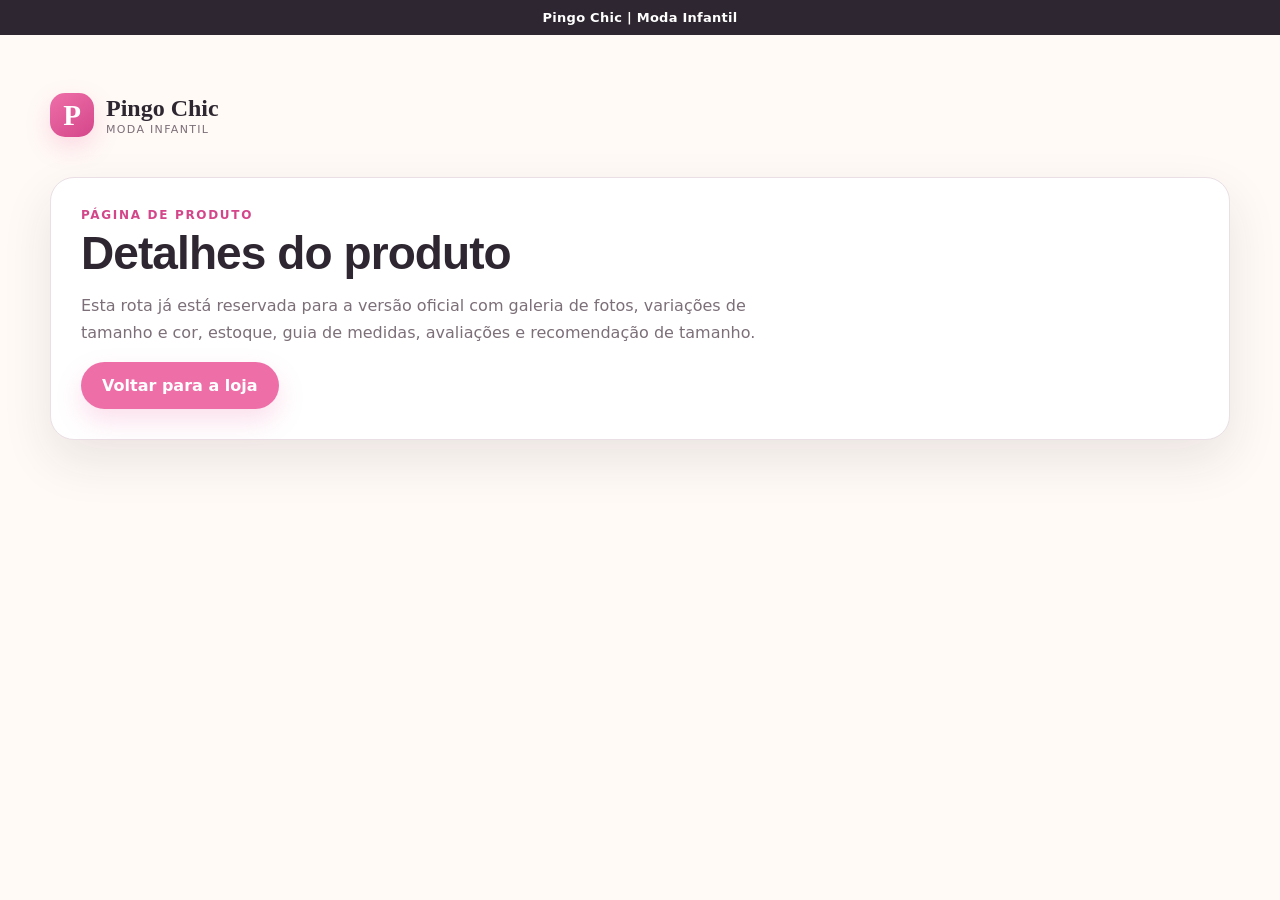
==== produto.html @ 87b2028e "feat: add product route placeholder" ====
<!doctype html><html lang="pt-BR"><head><meta charset="utf-8"><meta name="viewport" content="width=device-width,initial-scale=1"><title>Produto | Pingo Chic</title><link rel="stylesheet" href="assets/css/app.css"><link rel="stylesheet" href="assets/css/responsive.css"></head><body><div class="announcement">Pingo Chic | Moda Infantil</div><main class="shell section-block"><a class="brand" href="index.html"><span class="brand-mark">P</span><span class="brand-copy"><strong>Pingo Chic</strong><small>Moda Infantil</small></span></a><section style="margin-top:40px;background:#fff;border:1px solid var(--line);border-radius:24px;padding:30px;box-shadow:var(--shadow)"><span class="eyebrow">Página de produto</span><h1 style="font-size:46px">Detalhes do produto</h1><p style="color:var(--muted);line-height:1.7;max-width:720px">Esta rota já está reservada para a versão oficial com galeria de fotos, variações de tamanho e cor, estoque, guia de medidas, avaliações e recomendação de tamanho.</p><a class="btn primary" href="index.html">Voltar para a loja</a></section></main></body></html>
---- assets/css/app.css ----
:root{
  --bg:#fffaf6;
  --surface:#ffffff;
  --text:#2e2630;
  --muted:#7c6f78;
  --line:#eadfe5;
  --pink:#ee6fa8;
  --pink-deep:#d4468a;
  --pink-soft:#fcebf3;
  --blue:#3e86b0;
  --blue-deep:#28638a;
  --blue-soft:#e8f2f7;
  --teal:#2fada4;
  --cream:#fff4df;
  --shadow:0 20px 50px rgba(63,42,54,.10);
  --radius-xl:32px;
  --radius-lg:24px;
  --radius-md:18px;
  --shell:min(1180px, calc(100% - 32px));
}
*{box-sizing:border-box}
html{scroll-behavior:smooth}
body{margin:0;background:var(--bg);color:var(--text);font-family:Inter,system-ui,sans-serif}
button,input{font:inherit}
button{cursor:pointer}
a{color:inherit;text-decoration:none}
img{max-width:100%;display:block}
.shell{width:var(--shell);margin-inline:auto}
.announcement{background:var(--text);color:#fff;text-align:center;padding:10px 16px;font-size:13px;font-weight:700;letter-spacing:.02em}
.site-header{position:sticky;top:0;z-index:40;background:rgba(255,250,246,.94);backdrop-filter:blur(16px);border-bottom:1px solid rgba(234,223,229,.85)}
.header-grid{display:grid;grid-template-columns:auto 1fr auto;gap:28px;align-items:center;padding:18px 0}
.brand{display:inline-flex;gap:12px;align-items:center;min-width:max-content}
.brand-mark{width:44px;height:44px;border-radius:15px;display:grid;place-items:center;background:linear-gradient(145deg,var(--pink),var(--pink-deep));color:white;font:700 29px/1 "Baloo 2";box-shadow:0 10px 24px rgba(238,111,168,.24)}
.brand-copy{display:grid;line-height:1}
.brand-copy strong{font:700 24px/1 "Baloo 2"}
.brand-copy small{margin-top:4px;color:var(--muted);font-size:11px;letter-spacing:.12em;text-transform:uppercase}
.search{display:flex;align-items:center;background:#fff;border:1px solid var(--line);border-radius:999px;box-shadow:0 7px 20px rgba(40,30,36,.04);overflow:hidden}
.search input{width:100%;border:0;outline:0;background:transparent;padding:13px 18px;color:var(--text)}
.search button{border:0;background:transparent;padding:10px 18px;font-size:24px;color:var(--pink-deep)}
.quick-actions{display:flex;gap:8px;align-items:center}
.icon-button,.cart-button{border:1px solid var(--line);background:#fff;border-radius:999px;padding:11px 14px;color:var(--text);font-weight:700}
.cart-button{background:var(--pink);border-color:var(--pink);color:#fff}
.cart-button span{display:inline-grid;place-items:center;min-width:22px;height:22px;margin-left:6px;padding:0 6px;border-radius:999px;background:#fff;color:var(--pink-deep);font-size:12px}
.category-bar{border-top:1px solid rgba(234,223,229,.7)}
.categories{display:flex;justify-content:center;gap:6px;padding:9px 0;overflow:auto}
.category{border:0;background:transparent;border-radius:999px;padding:9px 15px;color:var(--muted);font-weight:700;white-space:nowrap}
.category:hover,.category.active{background:#fff;color:var(--pink-deep);box-shadow:0 4px 14px rgba(63,42,54,.06)}
.category.sale{color:var(--pink-deep)}
.hero{display:grid;grid-template-columns:1.05fr .95fr;gap:28px;align-items:center;padding:54px 0 22px}
.hero-copy{padding:26px 4px}
.eyebrow{display:block;color:var(--pink-deep);font-size:12px;font-weight:800;text-transform:uppercase;letter-spacing:.14em;margin-bottom:9px}
h1,h2{font-family:"Baloo 2",sans-serif;margin:0;letter-spacing:-.02em}
h1{font-size:clamp(42px,6vw,72px);line-height:.97;max-width:760px}
h2{font-size:clamp(30px,4vw,44px);line-height:1.05}
.hero-copy p{max-width:680px;color:var(--muted);font-size:17px;line-height:1.7;margin:22px 0}
.hero-actions{display:flex;gap:12px;flex-wrap:wrap}
.btn{display:inline-flex;align-items:center;justify-content:center;border-radius:999px;padding:13px 20px;border:1px solid transparent;font-weight:800}
.btn.primary{background:var(--pink);color:#fff;box-shadow:0 12px 26px rgba(238,111,168,.22)}
.btn.primary:hover{background:var(--pink-deep)}
.btn.secondary{background:#fff;border-color:var(--line);color:var(--text)}
.btn.full{width:100%}
.benefit-row{display:flex;gap:18px;flex-wrap:wrap;color:var(--muted);font-size:13px;margin-top:25px}
.hero-art{position:relative;min-height:490px;border-radius:var(--radius-xl);overflow:hidden;background:linear-gradient(145deg,#ffdce9,#fff1cb);box-shadow:var(--shadow)}
.hero-photo-placeholder{position:absolute;inset:26px;display:grid;place-content:center;text-align:center;border:2px dashed rgba(212,70,138,.24);border-radius:26px;color:var(--pink-deep);font-family:"Baloo 2";font-size:28px;background:rgba(255,255,255,.24)}
.hero-photo-placeholder small{font-family:Inter;font-size:12px;margin-top:6px;color:var(--muted)}
.hero-bubble{position:absolute;border-radius:50%;filter:blur(1px);opacity:.7}.bubble-a{width:160px;height:160px;background:#fff;right:-20px;top:-30px}.bubble-b{width:120px;height:120px;background:#ffc5dc;left:-35px;bottom:-20px}
.section-block{padding:58px 0 12px}
.section-heading{display:flex;align-items:end;justify-content:space-between;gap:20px;margin-bottom:22px}
.world-grid{display:grid;grid-template-columns:1fr 1fr;gap:20px}
.world-card{min-height:250px;border:0;border-radius:var(--radius-lg);padding:30px;text-align:left;display:grid;align-content:end;box-shadow:var(--shadow);transition:transform .18s ease}
.world-card:hover{transform:translateY(-4px)}
.world-card span{font-size:12px;text-transform:uppercase;letter-spacing:.12em;font-weight:800;margin-bottom:8px}
.world-card strong{max-width:500px;font:700 clamp(26px,4vw,39px)/1.05 "Baloo 2"}
.world-card small{margin-top:12px;font-weight:800}
.world-girl{background:linear-gradient(140deg,var(--pink-soft),#ffd7e8);color:#8d315f}
.world-boy{background:linear-gradient(140deg,var(--blue-soft),#d7ecf6);color:#245978}
.text-link{border:0;background:transparent;color:var(--pink-deep);font-weight:800}
.product-grid{display:grid;grid-template-columns:repeat(4,1fr);gap:18px}
.product-card{background:#fff;border:1px solid var(--line);border-radius:22px;overflow:hidden;box-shadow:0 12px 30px rgba(63,42,54,.06);transition:transform .18s ease,box-shadow .18s ease}
.product-card:hover{transform:translateY(-4px);box-shadow:var(--shadow)}
.product-media{aspect-ratio:4/5;background:linear-gradient(145deg,#fff0f6,#f8f2ec);position:relative;display:grid;place-items:center;color:var(--muted);font-size:14px}
.product-media .placeholder-icon{font-size:58px}
.badge{position:absolute;left:12px;top:12px;background:#fff;border-radius:999px;padding:7px 10px;font-size:11px;font-weight:800;box-shadow:0 5px 14px rgba(0,0,0,.07)}
.product-content{padding:16px}
.product-category{font-size:11px;color:var(--muted);text-transform:uppercase;letter-spacing:.09em;font-weight:800}
.product-name{font:700 20px/1.15 "Baloo 2";margin:7px 0 10px}
.price-row{display:flex;align-items:baseline;gap:8px}.price-row strong{font-size:18px}.price-row s{font-size:12px;color:#a999a3}
.installments{color:var(--muted);font-size:12px;margin:5px 0 13px}
.product-actions{display:flex;gap:8px}.product-actions .btn{padding:10px 14px;flex:1}.favorite-button{width:42px;border-radius:999px;border:1px solid var(--line);background:#fff;font-size:20px}
.empty-state{padding:50px;text-align:center;background:#fff;border:1px dashed var(--line);border-radius:20px;color:var(--muted)}
.hidden{display:none!important}
.feature-strip{display:grid;grid-template-columns:repeat(4,1fr);gap:12px;margin-top:76px;background:#fff;border:1px solid var(--line);border-radius:24px;padding:16px;box-shadow:0 12px 36px rgba(63,42,54,.05)}
.feature-strip article{display:flex;gap:12px;align-items:center;padding:14px}.feature-strip article>span{font-size:26px}.feature-strip article div{display:grid}.feature-strip small{color:var(--muted);margin-top:3px}
.newsletter{margin-top:38px;margin-bottom:70px;background:linear-gradient(135deg,var(--pink-soft),#fff1da);border-radius:30px;padding:36px;display:grid;grid-template-columns:1fr auto;gap:30px;align-items:center}
.newsletter p{color:var(--muted);margin-bottom:0}.newsletter form{display:flex;gap:10px}.newsletter input{min-width:300px;border:1px solid var(--line);border-radius:999px;padding:13px 17px;outline:0}
.site-footer{background:#332b31;color:#f9f2f5;padding:48px 0 18px}.footer-grid{display:grid;grid-template-columns:1.5fr 1fr 1fr 1fr;gap:36px}.footer-grid>div{display:grid;align-content:start;gap:10px}.footer-grid p,.footer-grid a{color:#d9cbd2;font-size:13px;line-height:1.6;margin:0}.footer-brand{margin-bottom:8px}.footer-brand .brand-copy small{color:#d9cbd2}.footer-bottom{border-top:1px solid rgba(255,255,255,.12);margin-top:34px;padding-top:18px;color:#bbaeb4;font-size:12px}
.cart-drawer{position:fixed;z-index:70;right:0;top:0;width:min(420px,100%);height:100vh;background:#fff;transform:translateX(105%);transition:transform .24s ease;box-shadow:-20px 0 60px rgba(0,0,0,.16);display:grid;grid-template-rows:auto 1fr auto}.cart-drawer.open{transform:translateX(0)}
.drawer-head,.drawer-footer{padding:20px;border-bottom:1px solid var(--line)}.drawer-head{display:flex;justify-content:space-between;align-items:center}.drawer-footer{border-bottom:0;border-top:1px solid var(--line)}.drawer-close{border:0;background:transparent;font-size:32px}.drawer-body{overflow:auto;padding:18px}.cart-line{display:grid;grid-template-columns:64px 1fr auto;gap:12px;align-items:center;padding:12px 0;border-bottom:1px solid var(--line)}.cart-thumb{width:64px;height:74px;border-radius:14px;background:var(--pink-soft);display:grid;place-items:center;font-size:28px}.cart-line small{color:var(--muted)}.cart-remove{border:0;background:transparent;color:var(--pink-deep);font-weight:800}.cart-total{display:flex;justify-content:space-between;font-size:18px;margin-bottom:14px}
.scrim{position:fixed;z-index:60;inset:0;background:rgba(31,24,29,.45);opacity:0;visibility:hidden;transition:.2s}.scrim.show{opacity:1;visibility:visible}
.toast{position:fixed;z-index:90;left:50%;bottom:24px;transform:translate(-50%,20px);opacity:0;background:#332b31;color:#fff;border-radius:999px;padding:12px 18px;font-weight:700;transition:.2s}.toast.show{opacity:1;transform:translate(-50%,0)}
---- assets/css/responsive.css ----
@media (max-width: 980px){
  .header-grid{grid-template-columns:1fr auto;gap:14px}.search{grid-column:1/-1;grid-row:2}.hero{grid-template-columns:1fr}.hero-art{min-height:380px}.product-grid{grid-template-columns:repeat(2,1fr)}.feature-strip{grid-template-columns:repeat(2,1fr)}.newsletter{grid-template-columns:1fr}.footer-grid{grid-template-columns:repeat(2,1fr)}
}
@media (max-width: 640px){
  :root{--shell:min(100% - 22px,1180px)}
  .announcement{font-size:11px}.header-grid{padding:12px 0}.brand-copy strong{font-size:21px}.brand-mark{width:39px;height:39px}.quick-actions .icon-button:first-child{display:none}.icon-button,.cart-button{padding:9px 11px;font-size:12px}.categories{justify-content:flex-start}.hero{padding-top:28px}.hero-copy{padding:12px 0}h1{font-size:43px}.hero-copy p{font-size:15px}.hero-actions .btn{width:100%}.benefit-row{display:grid;gap:8px}.hero-art{min-height:300px}.hero-photo-placeholder{inset:16px}.section-block{padding-top:42px}.world-grid{grid-template-columns:1fr}.world-card{min-height:210px;padding:24px}.product-grid{gap:11px}.product-card{border-radius:17px}.product-content{padding:12px}.product-name{font-size:17px}.product-actions{display:grid}.product-actions .btn{font-size:12px}.favorite-button{display:none}.feature-strip{grid-template-columns:1fr;margin-top:52px}.newsletter{padding:26px 20px;margin-bottom:48px}.newsletter form{display:grid}.newsletter input{min-width:0;width:100%}.footer-grid{grid-template-columns:1fr;gap:28px}.cart-drawer{width:100%}
}
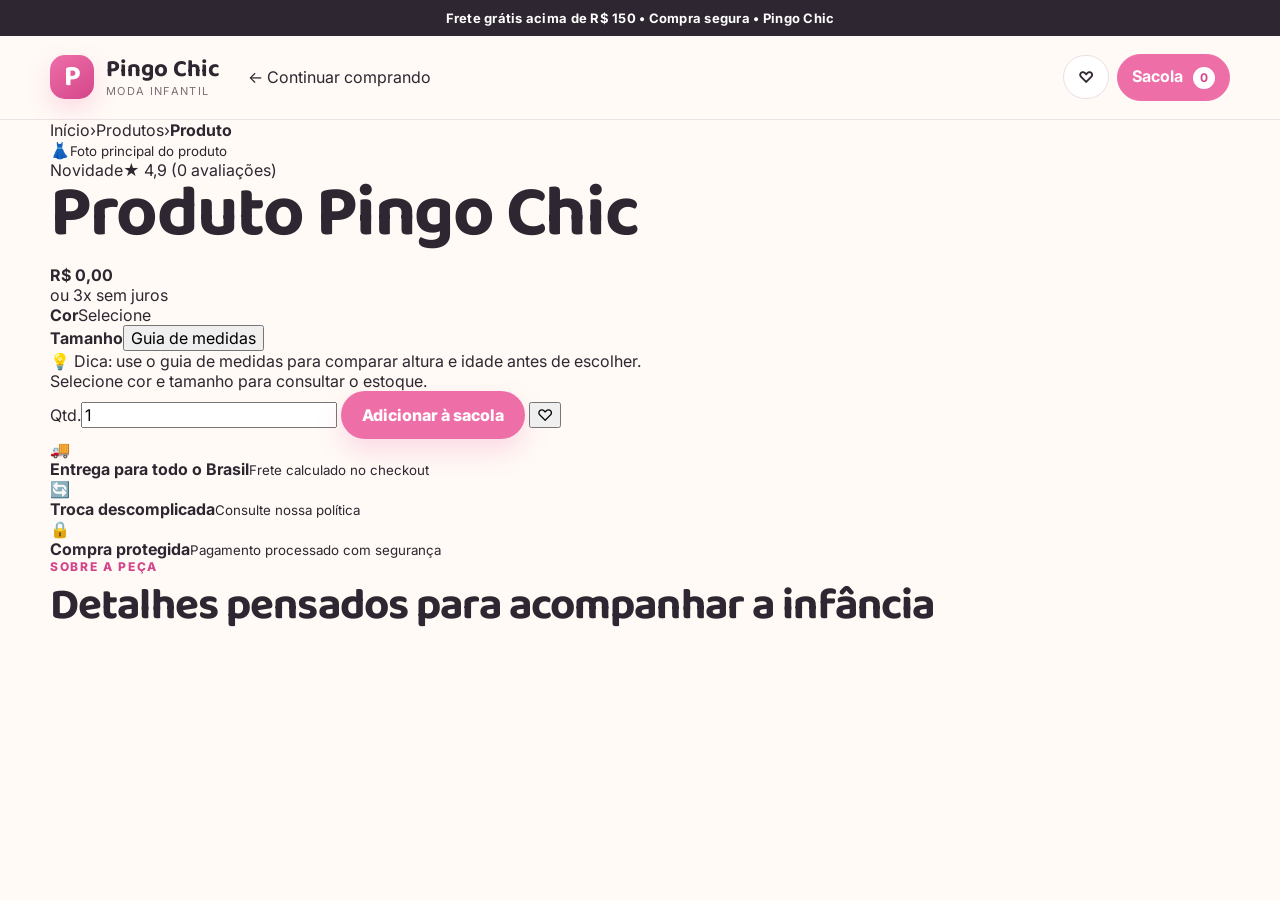
==== commit dd3363eb: "Cria página oficial de produto" ====
--- a/produto.html
+++ b/produto.html
@@ -1 +1,102 @@
-<!doctype html><html lang="pt-BR"><head><meta charset="utf-8"><meta name="viewport" content="width=device-width,initial-scale=1"><title>Produto | Pingo Chic</title><link rel="stylesheet" href="assets/css/app.css"><link rel="stylesheet" href="assets/css/responsive.css"></head><body><div class="announcement">Pingo Chic | Moda Infantil</div><main class="shell section-block"><a class="brand" href="index.html"><span class="brand-mark">P</span><span class="brand-copy"><strong>Pingo Chic</strong><small>Moda Infantil</small></span></a><section style="margin-top:40px;background:#fff;border:1px solid var(--line);border-radius:24px;padding:30px;box-shadow:var(--shadow)"><span class="eyebrow">Página de produto</span><h1 style="font-size:46px">Detalhes do produto</h1><p style="color:var(--muted);line-height:1.7;max-width:720px">Esta rota já está reservada para a versão oficial com galeria de fotos, variações de tamanho e cor, estoque, guia de medidas, avaliações e recomendação de tamanho.</p><a class="btn primary" href="index.html">Voltar para a loja</a></section></main></body></html>+<!doctype html>
+<html lang="pt-BR">
+<head>
+  <meta charset="utf-8">
+  <meta name="viewport" content="width=device-width,initial-scale=1">
+  <meta name="description" content="Detalhes do produto Pingo Chic Moda Infantil.">
+  <title>Produto | Pingo Chic</title>
+  <link rel="preconnect" href="https://fonts.googleapis.com">
+  <link rel="preconnect" href="https://fonts.gstatic.com" crossorigin>
+  <link href="https://fonts.googleapis.com/css2?family=Baloo+2:wght@600;700&family=Inter:wght@400;500;600;700;800&display=swap" rel="stylesheet">
+  <link rel="stylesheet" href="assets/css/app.css">
+  <link rel="stylesheet" href="assets/css/product.css">
+  <link rel="stylesheet" href="assets/css/responsive.css">
+</head>
+<body>
+  <div class="announcement">Frete grátis acima de R$ 150 • Compra segura • Pingo Chic</div>
+  <header class="site-header">
+    <div class="shell header-grid product-header-grid">
+      <a class="brand" href="index.html" aria-label="Voltar para a Pingo Chic">
+        <span class="brand-mark">P</span>
+        <span class="brand-copy"><strong>Pingo Chic</strong><small>Moda Infantil</small></span>
+      </a>
+      <a class="back-store" href="index.html">← Continuar comprando</a>
+      <div class="quick-actions">
+        <button class="icon-button" id="favoriteTop" aria-label="Favoritar">♡</button>
+        <a class="cart-button" href="checkout.html">Sacola <span id="cartCount">0</span></a>
+      </div>
+    </div>
+  </header>
+
+  <main class="shell product-page">
+    <nav class="breadcrumb" aria-label="Navegação"><a href="index.html">Início</a><span>›</span><a href="index.html#produtos">Produtos</a><span>›</span><strong id="crumbName">Produto</strong></nav>
+
+    <section class="product-layout" id="productRoot">
+      <div class="product-gallery">
+        <div class="gallery-main" id="galleryMain"><span id="mainIcon">👗</span><small>Foto principal do produto</small></div>
+        <div class="gallery-thumbs" id="galleryThumbs"></div>
+      </div>
+
+      <div class="product-info">
+        <div class="product-meta-line"><span class="product-badge" id="productBadge">Novidade</span><span id="productRating">★ 4,9 (0 avaliações)</span></div>
+        <h1 id="productName">Produto Pingo Chic</h1>
+        <p class="product-description" id="productDescription"></p>
+
+        <div class="product-price-block">
+          <div class="product-price-line"><strong id="productPrice">R$ 0,00</strong><s id="productOldPrice"></s></div>
+          <span id="productInstallments">ou 3x sem juros</span>
+        </div>
+
+        <div class="selector-block">
+          <div class="selector-title"><strong>Cor</strong><span id="selectedColor">Selecione</span></div>
+          <div class="choice-row" id="colorChoices"></div>
+        </div>
+
+        <div class="selector-block">
+          <div class="selector-title"><strong>Tamanho</strong><button class="guide-link" id="openGuide">Guia de medidas</button></div>
+          <div class="choice-row" id="sizeChoices"></div>
+          <div class="size-recommendation">💡 Dica: use o guia de medidas para comparar altura e idade antes de escolher.</div>
+        </div>
+
+        <div class="stock-line" id="stockLine">Selecione cor e tamanho para consultar o estoque.</div>
+
+        <div class="buy-row">
+          <label class="qty-control">Qtd.<input id="qtyInput" type="number" min="1" value="1"></label>
+          <button class="btn primary product-buy" id="addProduct">Adicionar à sacola</button>
+          <button class="favorite-large" id="favoriteProduct" aria-label="Adicionar aos favoritos">♡</button>
+        </div>
+
+        <div class="trust-grid">
+          <article><span>🚚</span><div><strong>Entrega para todo o Brasil</strong><small>Frete calculado no checkout</small></div></article>
+          <article><span>🔄</span><div><strong>Troca descomplicada</strong><small>Consulte nossa política</small></div></article>
+          <article><span>🔒</span><div><strong>Compra protegida</strong><small>Pagamento processado com segurança</small></div></article>
+        </div>
+      </div>
+    </section>
+
+    <section class="product-details-section">
+      <div>
+        <span class="eyebrow">Sobre a peça</span>
+        <h2>Detalhes pensados para acompanhar a infância</h2>
+      </div>
+      <ul id="detailList"></ul>
+    </section>
+  </main>
+
+  <dialog class="size-dialog" id="sizeDialog">
+    <button class="dialog-close" id="closeGuide" aria-label="Fechar">×</button>
+    <span class="eyebrow">Guia de medidas</span>
+    <h2>Encontre o tamanho ideal</h2>
+    <p>As medidas abaixo são uma referência inicial. Para maior precisão, compare com uma peça que já veste bem a criança.</p>
+    <div class="size-table-wrap">
+      <table>
+        <thead><tr><th>Tamanho</th><th>Idade aproximada</th><th>Altura</th></tr></thead>
+        <tbody><tr><td>2</td><td>1–2 anos</td><td>86–92 cm</td></tr><tr><td>4</td><td>3–4 anos</td><td>98–104 cm</td></tr><tr><td>6</td><td>5–6 anos</td><td>110–116 cm</td></tr><tr><td>8</td><td>7–8 anos</td><td>122–128 cm</td></tr><tr><td>10</td><td>9–10 anos</td><td>134–140 cm</td></tr><tr><td>12</td><td>11–12 anos</td><td>146–152 cm</td></tr></tbody>
+      </table>
+    </div>
+  </dialog>
+
+  <div class="toast" id="toast"></div>
+  <script type="module" src="assets/js/product.js"></script>
+</body>
+</html>
